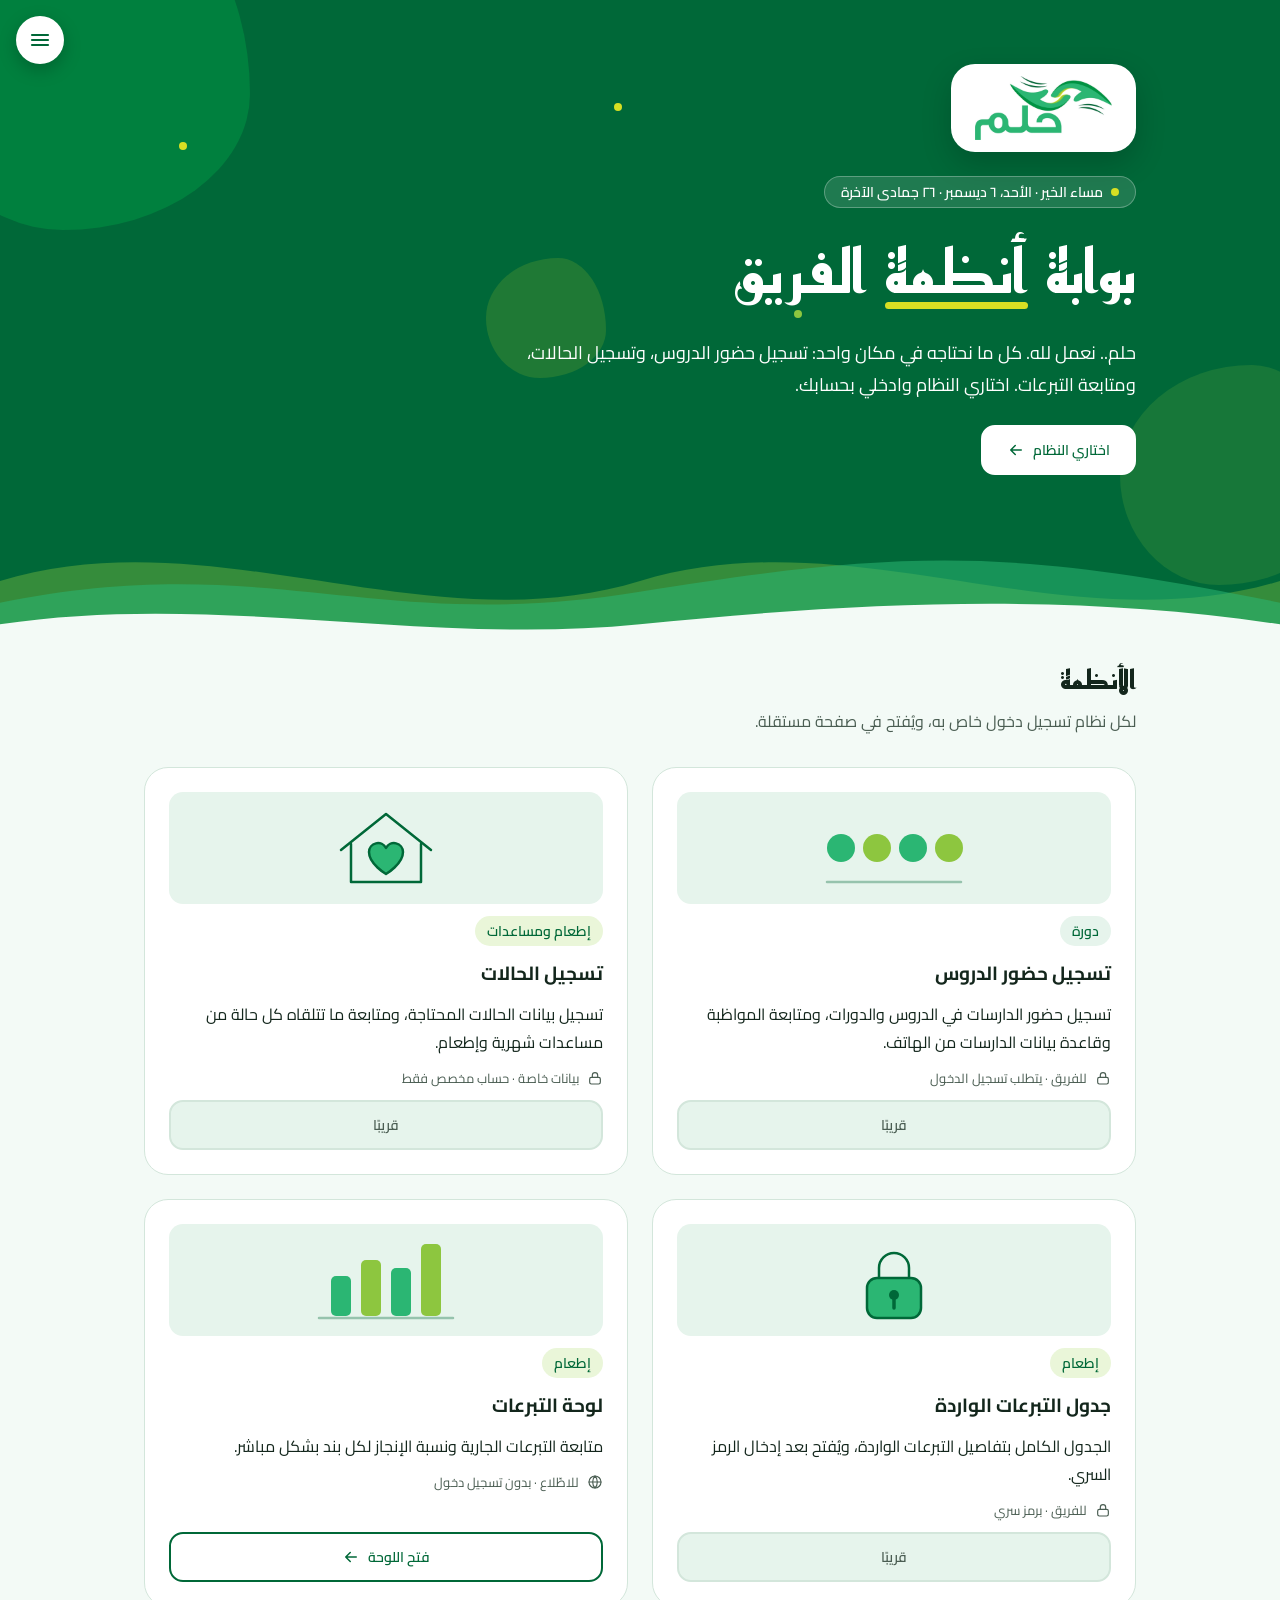
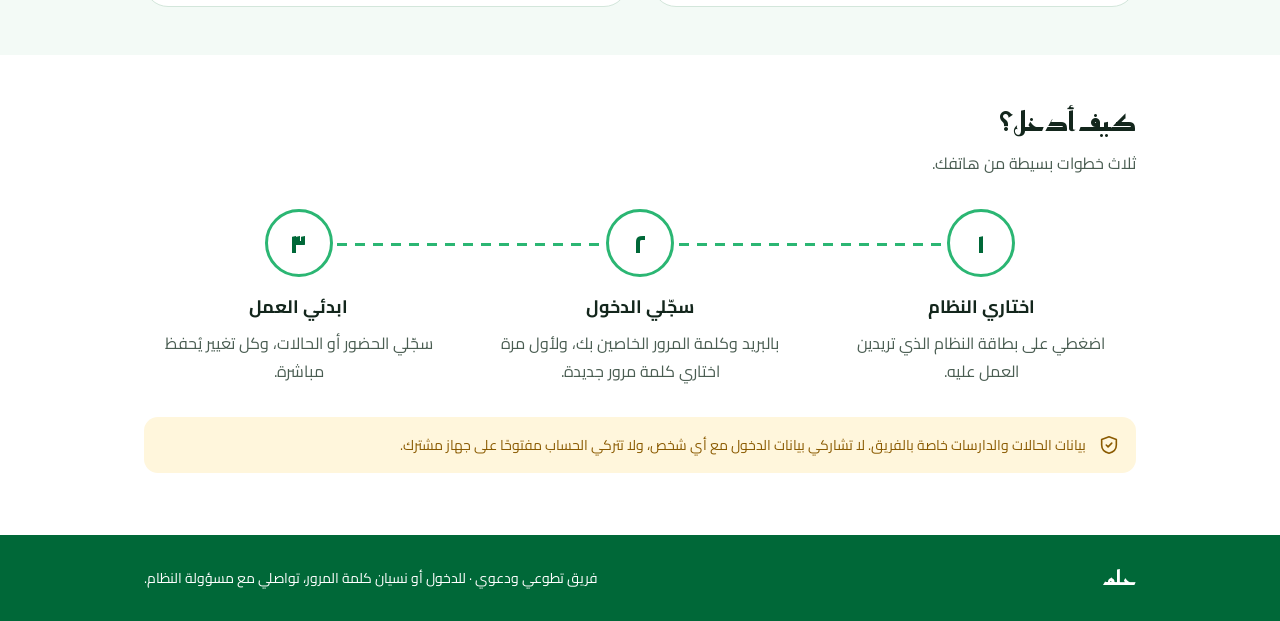
==== index.html @ 09381c46 "Phase 1: repo structure, Supabase schema, auth and RLS tests - profiles + system_access with securit" ====
<!DOCTYPE html>
<html lang="ar" dir="rtl">
<head>
<meta charset="utf-8">
<meta name="viewport" content="width=device-width, initial-scale=1">
<title>بوابة أنظمة حلم</title>
<meta name="description" content="بوابة فريق حلم: تسجيل حضور الدروس، تسجيل الحالات، ولوحة التبرعات في مكان واحد.">
<meta name="robots" content="noindex, nofollow">
<meta name="theme-color" content="#006838">
<link rel="manifest" href="manifest.webmanifest">
<link rel="icon" type="image/png" sizes="192x192" href="icon-192.png">
<link rel="apple-touch-icon" href="apple-touch-icon.png">
<meta name="mobile-web-app-capable" content="yes">
<meta name="apple-mobile-web-app-capable" content="yes">
<meta name="apple-mobile-web-app-title" content="حلم">
<meta name="apple-mobile-web-app-status-bar-style" content="default">
<link rel="preconnect" href="https://fonts.googleapis.com">
<link rel="preconnect" href="https://fonts.gstatic.com" crossorigin>
<link href="https://fonts.googleapis.com/css2?family=Reem+Kufi:wght@500;700&family=Cairo:wght@400;600;700&display=swap" rel="stylesheet">
<style>
:root{
  --brand-green:#2bb673; --brand-deep:#009444; --brand-forest:#006838; --brand-forest-hover:#004d29;
  --accent-lime:#8dc63f; --accent-yellow:#d7df23;
  --surface:#ffffff; --surface-mint:#f3faf6; --surface-sunken:#e6f4ec; --surface-lime:#eaf6d9;
  --ink:#13261c; --ink-muted:#4a5d52; --on-brand:#ffffff;
  --border:#d3e6db; --focus-ring:#006838;
  --warning:#8a5a00; --warning-surface:#fff6dc;
  --space-1:4px; --space-2:8px; --space-3:12px; --space-4:16px; --space-6:24px; --space-8:32px; --space-12:48px; --space-16:64px;
  --radius-sm:8px; --radius-md:14px; --radius-lg:24px; --radius-pill:999px;
  --shadow-raised:0 10px 30px rgba(0,104,56,.16);
  --f-display:"Reem Kufi","Cairo",system-ui,sans-serif;
  --f-sans:"Cairo","Segoe UI",Tahoma,system-ui,sans-serif;
  --ease:cubic-bezier(.22,.7,.2,1);
}
*{box-sizing:border-box}
html{-webkit-text-size-adjust:100%;scroll-behavior:smooth}
body{margin:0;background:var(--surface);color:var(--ink);font-family:var(--f-sans);font-size:16px;line-height:1.75;overflow-x:hidden}
a{color:var(--brand-forest)}
:focus-visible{outline:2px solid var(--focus-ring);outline-offset:2px}
.wrap{max-width:1040px;margin:0 auto;padding-inline:var(--space-4);position:relative}

/* ---------- hero ---------- */
.hero{position:relative;background:var(--brand-forest);color:var(--on-brand);padding:var(--space-12) 0 150px;overflow:hidden;isolation:isolate}
.hero .wrap{display:flex;flex-direction:column;align-items:flex-start;gap:var(--space-6);z-index:2}
.blob{position:absolute;border-radius:60% 40% 55% 45% / 50% 60% 40% 50%;z-index:0;pointer-events:none}
.b1{width:340px;height:340px;background:var(--brand-deep);opacity:.55;top:-110px;left:-90px;animation:drift 16s ease-in-out infinite}
.b2{width:220px;height:220px;background:var(--accent-lime);opacity:.16;bottom:60px;right:-60px;animation:drift 20s ease-in-out infinite reverse}
.b3{width:120px;height:120px;background:var(--accent-yellow);opacity:.14;top:40%;left:38%;animation:drift 24s ease-in-out infinite}
.spark-dot{position:absolute;width:8px;height:8px;border-radius:50%;background:var(--accent-yellow);z-index:1;pointer-events:none;animation:twinkle 4s ease-in-out infinite}
.sd1{top:22%;left:14%}.sd2{top:48%;left:62%;animation-delay:1.2s;background:var(--accent-lime)}.sd3{top:16%;left:48%;animation-delay:2.4s}
@keyframes drift{0%,100%{transform:translate(0,0) rotate(0)}50%{transform:translate(26px,-22px) rotate(14deg)}}
@keyframes twinkle{0%,100%{opacity:.15;transform:scale(.7)}50%{opacity:.9;transform:scale(1.25)}}

.waves{position:absolute;inset-inline:0;bottom:-1px;height:130px;z-index:1;pointer-events:none}
.waves svg{position:absolute;bottom:0;left:0;width:200%;height:100%}
.w1{animation:flow 26s linear infinite}.w2{animation:flow 18s linear infinite reverse}.w3{animation:flow 34s linear infinite}
@keyframes flow{to{transform:translateX(-50%)}}

.logo-panel{background:var(--surface);border-radius:var(--radius-lg);padding:var(--space-3) var(--space-6);display:inline-flex;align-items:center;box-shadow:0 12px 30px rgba(0,0,0,.18);animation:floaty 7s ease-in-out infinite}
.logo-panel img{display:block;height:64px;width:auto}
@keyframes floaty{0%,100%{transform:translateY(0)}50%{transform:translateY(-6px)}}

.chip{display:inline-flex;align-items:center;gap:var(--space-2);background:rgba(255,255,255,.12);border:1px solid rgba(255,255,255,.28);border-radius:var(--radius-pill);padding:var(--space-1) var(--space-4);font-size:14px;line-height:22px;font-weight:600}
.chip i{width:8px;height:8px;border-radius:50%;background:var(--accent-yellow);display:inline-block;animation:twinkle 2.6s ease-in-out infinite}
.hero h1{font-family:var(--f-display);font-weight:700;font-size:clamp(38px,9vw,60px);line-height:1.35;margin:0;display:flex;flex-wrap:wrap;gap:0 .3em}
.hero h1 .w{display:inline-block;opacity:0;transform:translateY(.6em);animation:rise .8s var(--ease) forwards}
.hero h1 .w:nth-child(2){animation-delay:.12s}.hero h1 .w:nth-child(3){animation-delay:.24s}
.spark{position:relative}
.spark::after{content:"";position:absolute;inset-inline:0;bottom:4px;height:7px;background:var(--accent-yellow);border-radius:4px;transform:scaleX(0);transform-origin:right;animation:draw .9s .8s var(--ease) forwards;z-index:-1}
@keyframes draw{to{transform:scaleX(1)}}
@keyframes rise{to{opacity:1;transform:none}}
.hero .lead{font-size:18px;line-height:32px;max-width:34em;margin:0;opacity:0;animation:rise .8s .45s var(--ease) forwards}
.hero .chip,.hero .logo-panel-wrap,.hero .cta{opacity:0;animation:rise .8s var(--ease) forwards}
.hero .chip{animation-delay:.05s}.hero .cta{animation-delay:.6s}

.btn{display:inline-flex;align-items:center;justify-content:center;gap:var(--space-2);font-family:var(--f-sans);font-weight:600;font-size:14px;line-height:22px;padding:var(--space-3) var(--space-6);border-radius:var(--radius-md);text-decoration:none;cursor:pointer;border:2px solid transparent;transition:background-color .18s ease-out,border-color .18s ease-out,color .18s ease-out;min-height:44px}
.btn svg{width:18px;height:18px;flex:none;transition:transform .2s ease-out}
.btn:hover svg.arrow{transform:translateX(-4px)}
.btn-primary{background:var(--surface);color:var(--brand-forest);border-color:var(--surface)}
.btn-primary:hover{background:var(--surface-sunken);border-color:var(--surface-sunken)}
.btn-primary:focus-visible{outline-color:var(--on-brand)}
.btn-secondary{background:var(--surface);color:var(--brand-forest);border-color:var(--brand-forest)}
.btn-secondary:hover{background:var(--brand-forest);color:var(--on-brand)}
.btn[aria-disabled="true"]{background:var(--surface-sunken);color:var(--ink-muted);border-color:var(--border);cursor:not-allowed;pointer-events:none}
.btn[aria-disabled="true"] svg{display:none}

/* ---------- sections ---------- */
.band{padding:var(--space-12) 0}
.band-mint{background:var(--surface-mint)}
.section-title{font-size:26px;line-height:38px;font-weight:700;margin:0 0 var(--space-2);font-family:var(--f-display)}
.section-sub{margin:0 0 var(--space-8);color:var(--ink-muted)}
.grid{display:grid;gap:var(--space-6);grid-template-columns:1fr}
@media(min-width:760px){.grid{grid-template-columns:repeat(2,1fr)}}

.reveal{opacity:0;transform:translateY(28px);transition:opacity .7s var(--ease),transform .7s var(--ease)}
.reveal.in{opacity:1;transform:none}
.grid .reveal:nth-child(2){transition-delay:.12s}.grid .reveal:nth-child(3){transition-delay:.2s}.grid .reveal:nth-child(4){transition-delay:.3s}

/* ---------- cards ---------- */
.card{position:relative;background:var(--surface);border:1px solid var(--border);border-radius:var(--radius-lg);padding:var(--space-6);display:flex;flex-direction:column;gap:var(--space-3);overflow:hidden;transition:box-shadow .2s ease-out,border-color .2s ease-out,transform .25s var(--ease)}
.card::before{content:"";position:absolute;inset:0;background:radial-gradient(260px circle at var(--mx,50%) var(--my,0%),rgba(141,198,63,.22),transparent 70%);opacity:0;transition:opacity .25s;pointer-events:none}
.card:hover{box-shadow:var(--shadow-raised);border-color:var(--brand-deep);transform:translateY(-6px)}
.card:hover::before{opacity:1}
.card > *{position:relative}
.art{height:112px;border-radius:var(--radius-md);background:var(--surface-sunken);display:grid;place-items:center;overflow:hidden}
.art svg{width:150px;height:96px;overflow:visible}
.card-top{display:flex;align-items:center;justify-content:space-between;gap:var(--space-3)}
.badge{font-size:14px;line-height:22px;font-weight:600;padding:var(--space-1) var(--space-3);border-radius:var(--radius-pill);background:var(--surface-sunken);color:var(--brand-forest)}
.badge.lime{background:var(--surface-lime)}
.card h3{font-size:19px;line-height:30px;font-weight:700;margin:0}
.card p{margin:0}
.card-body{display:flex;flex-direction:column;gap:var(--space-3);flex:1}
.meta{font-size:13px;line-height:20px;color:var(--ink-muted);display:flex;align-items:center;gap:var(--space-2)}
.meta svg{width:16px;height:16px;flex:none}
.card .btn{margin-top:auto}

/* card illustrations (calm loops) */
.stk{fill:none;stroke:var(--brand-forest);stroke-width:2.5;stroke-linecap:round;stroke-linejoin:round}
.fillg{fill:var(--brand-green)}.filll{fill:var(--accent-lime)}
.chk{stroke-dasharray:22;stroke-dashoffset:22;animation:tick 7s ease-in-out infinite}
.chk.c2{animation-delay:.6s}.chk.c3{animation-delay:1.2s}.chk.c4{animation-delay:1.8s}
@keyframes tick{0%,6%{stroke-dashoffset:22}18%,80%{stroke-dashoffset:0}92%,100%{stroke-dashoffset:22}}
.stu{transform-box:fill-box;transform-origin:center;animation:pop 7s ease-in-out infinite}
.stu.c2{animation-delay:.6s}.stu.c3{animation-delay:1.2s}.stu.c4{animation-delay:1.8s}
@keyframes pop{0%,6%{transform:scale(1)}12%{transform:scale(1.12)}18%,100%{transform:scale(1)}}
.heart{transform-box:fill-box;transform-origin:center;animation:beat 3.2s ease-in-out infinite}
@keyframes beat{0%,100%{transform:scale(1)}20%{transform:scale(1.14)}40%{transform:scale(1)}}
.ring{transform-box:fill-box;transform-origin:center;fill:none;stroke:var(--brand-green);stroke-width:2;opacity:0;animation:ripple 3.2s ease-out infinite}
@keyframes ripple{0%{transform:scale(.6);opacity:.7}100%{transform:scale(2);opacity:0}}
.bar{transform-box:fill-box;transform-origin:bottom;animation:grow 6s ease-in-out infinite}
.bar.r2{animation-delay:.25s}.bar.r3{animation-delay:.5s}.bar.r4{animation-delay:.75s}
@keyframes grow{0%{transform:scaleY(.15)}25%,85%{transform:scaleY(1)}100%{transform:scaleY(.15)}}
.trend{stroke-dasharray:140;stroke-dashoffset:140;animation:trend 6s ease-in-out infinite}
@keyframes trend{0%,15%{stroke-dashoffset:140}45%,85%{stroke-dashoffset:0}100%{stroke-dashoffset:140}}


.btn-forest{background:var(--brand-forest);color:var(--on-brand);border-color:var(--brand-forest)}
.btn-forest:hover{background:var(--brand-forest-hover);border-color:var(--brand-forest-hover)}
.shackle{transform-box:fill-box;transform-origin:center;animation:unlock 6s ease-in-out infinite}
@keyframes unlock{0%,55%{transform:translateY(0)}68%,86%{transform:translateY(-6px)}100%{transform:translateY(0)}}
.keyhole{transform-box:fill-box;transform-origin:center;animation:beat 3.2s ease-in-out infinite}
.modal{position:fixed;inset:0;z-index:60;display:grid;place-items:center;padding:var(--space-4);background:rgba(19,38,28,.55)}
.modal[hidden]{display:none}
.modal-box{background:var(--surface);border-radius:var(--radius-lg);padding:var(--space-6);width:100%;max-width:400px;box-shadow:var(--shadow-raised);animation:rise .35s var(--ease)}
.modal-box h2{font-family:var(--f-display);font-size:24px;line-height:36px;margin:0 0 var(--space-2)}
.modal-box p{margin:0 0 var(--space-4);color:var(--ink-muted)}
.modal-box label{display:block;font-weight:600;font-size:14px;line-height:22px;margin-bottom:var(--space-2)}
.modal-box input{width:100%;font-family:var(--f-sans);font-size:22px;letter-spacing:.35em;text-align:center;padding:var(--space-3);border:2px solid #5f7d6c;border-radius:var(--radius-sm);background:var(--surface);color:var(--ink);direction:ltr}
.modal-box input:focus-visible{outline:2px solid var(--focus-ring);outline-offset:2px}
.pin-err{min-height:24px;margin:var(--space-2) 0 var(--space-4)!important;font-size:14px;line-height:24px;color:#b42318}
.pin-err.show{background:#fdecea;border-radius:var(--radius-sm);padding:0 var(--space-3)}
.modal-actions{display:flex;gap:var(--space-3);flex-wrap:wrap}
.modal-actions .btn{flex:1}
.shake{animation:shake .4s}
@keyframes shake{0%,100%{transform:none}25%{transform:translateX(-8px)}75%{transform:translateX(8px)}}


/* ---------- قائمة الأنظمة (الثلاث شرطات) ---------- */
.menu-btn{position:fixed;top:16px;left:16px;z-index:43;width:48px;height:48px;border-radius:50%;border:0;background:var(--surface);color:var(--brand-forest);box-shadow:0 6px 18px rgba(0,0,0,.22);display:grid;place-items:center;cursor:pointer;transition:background-color .18s ease-out,transform .2s ease-out}
.menu-btn:hover{background:var(--surface-sunken);transform:scale(1.06)}
.menu-btn svg{width:24px;height:24px;overflow:visible}
.menu-btn line{stroke:currentColor;stroke-width:2.2;stroke-linecap:round;transform-box:fill-box;transform-origin:center;transition:transform .25s var(--ease),opacity .2s}
.menu-btn[aria-expanded="true"] .l1{transform:translateY(5px) rotate(45deg)}
.menu-btn[aria-expanded="true"] .l2{opacity:0}
.menu-btn[aria-expanded="true"] .l3{transform:translateY(-5px) rotate(-45deg)}
.scrim{position:fixed;inset:0;z-index:40;background:rgba(19,38,28,.45);opacity:0;pointer-events:none;transition:opacity .25s}
.scrim.show{opacity:1;pointer-events:auto}
.drawer{position:fixed;top:0;bottom:0;left:0;z-index:42;width:min(340px,88vw);background:var(--surface);border-radius:0 var(--radius-lg) var(--radius-lg) 0;box-shadow:var(--shadow-raised);padding:76px var(--space-4) var(--space-6);display:flex;flex-direction:column;gap:var(--space-4);overflow-y:auto;visibility:hidden;transform:translateX(-104%);transition:transform .32s var(--ease),visibility 0s .32s}
.drawer.open{visibility:visible;transform:none;transition:transform .32s var(--ease)}
.drawer h2{font-family:var(--f-display);font-size:24px;line-height:36px;margin:0;padding-inline:var(--space-2)}
.drawer ul{list-style:none;margin:0;padding:0;display:flex;flex-direction:column;gap:var(--space-1)}
.mi{display:flex;align-items:center;gap:var(--space-3);padding:var(--space-3);border-radius:var(--radius-md);text-decoration:none;color:var(--ink);transition:background-color .18s ease-out;opacity:0;transform:translateX(-14px)}
.drawer.open .mi{opacity:1;transform:none;transition:background-color .18s ease-out,opacity .4s var(--ease),transform .4s var(--ease)}
.drawer.open li:nth-child(1) .mi{transition-delay:0s,.08s,.08s}.drawer.open li:nth-child(2) .mi{transition-delay:0s,.14s,.14s}.drawer.open li:nth-child(3) .mi{transition-delay:0s,.2s,.2s}.drawer.open li:nth-child(4) .mi{transition-delay:0s,.26s,.26s}.drawer.open li:nth-child(5) .mi{transition-delay:0s,.32s,.32s}
.mi:hover{background:var(--surface-sunken)}
.mi.cur{background:var(--surface-mint)}
.mi .ic{width:42px;height:42px;border-radius:50%;background:var(--surface-sunken);color:var(--brand-forest);display:grid;place-items:center;flex:none}
.mi .ic svg{width:22px;height:22px}
.mi b{display:block;font-size:16px;line-height:24px}
.mi small{display:block;font-size:13px;line-height:20px;color:var(--ink-muted)}
.mi .soon{margin-inline-start:auto;font-size:12px;font-weight:600;padding:2px 10px;border-radius:var(--radius-pill);background:var(--surface-sunken);color:var(--ink-muted)}
.mi[aria-disabled="true"]{cursor:not-allowed}
.mi[aria-disabled="true"] .ic{opacity:.6}

/* ---------- steps ---------- */
.steps{display:grid;gap:var(--space-6);grid-template-columns:1fr;position:relative;counter-reset:s}
@media(min-width:760px){.steps{grid-template-columns:repeat(3,1fr);gap:var(--space-8)}
 .steps::before{content:"";position:absolute;top:34px;inset-inline:16%;height:3px;border-radius:3px;background:repeating-linear-gradient(to left,var(--brand-green) 0 10px,transparent 10px 18px);transform:scaleX(0);transform-origin:right;transition:transform 1.4s .3s var(--ease)}
 .steps.in::before{transform:scaleX(1)}}
.step{display:flex;flex-direction:column;align-items:center;text-align:center;gap:var(--space-2);position:relative}
.num{width:68px;height:68px;border-radius:50%;background:var(--surface);border:3px solid var(--brand-green);display:grid;place-items:center;font-family:var(--f-display);font-weight:700;font-size:28px;color:var(--brand-forest);position:relative;z-index:1}
.step:nth-child(1) .num{animation:glow 4.5s 0s infinite}.step:nth-child(2) .num{animation:glow 4.5s 1.5s infinite}.step:nth-child(3) .num{animation:glow 4.5s 3s infinite}
@keyframes glow{0%,100%{box-shadow:0 0 0 0 rgba(43,182,115,0)}15%{box-shadow:0 0 0 12px rgba(43,182,115,.22)}35%{box-shadow:0 0 0 0 rgba(43,182,115,0)}}
.step h3{margin:var(--space-2) 0 0;font-size:18px;line-height:28px}
.step p{margin:0;color:var(--ink-muted);max-width:18em}

.note{display:flex;gap:var(--space-3);align-items:flex-start;background:var(--warning-surface);color:var(--warning);border-radius:var(--radius-md);padding:var(--space-4);font-size:14px;line-height:24px;margin-top:var(--space-8)}
.note svg{width:22px;height:22px;flex:none;margin-top:1px}

footer{background:var(--brand-forest);color:var(--on-brand);padding:var(--space-8) 0;font-size:14px;line-height:22px}
footer .wrap{display:flex;flex-wrap:wrap;gap:var(--space-3);justify-content:space-between;align-items:center}
footer b{font-family:var(--f-display);font-size:20px}

@media(min-width:760px){.hero{padding:var(--space-16) 0 170px}.wrap{padding-inline:var(--space-6)}}
@media(prefers-reduced-motion:reduce){
  *,*::before,*::after{animation:none!important;transition:none!important}
  .reveal,.hero h1 .w,.hero .lead,.hero .chip,.hero .cta,.hero .logo-panel-wrap{opacity:1!important;transform:none!important}
  .spark::after{transform:scaleX(1)} .steps::before{transform:scaleX(1)}
  .chk{stroke-dashoffset:0}.bar{transform:none}.trend{stroke-dashoffset:0}
}
</style>
</head>
<body>

<button class="menu-btn" id="menuBtn" type="button" aria-label="قائمة الأنظمة" aria-expanded="false" aria-controls="drawer">
  <svg viewBox="0 0 24 24" aria-hidden="true"><line class="l1" x1="4" y1="7" x2="20" y2="7"/><line class="l2" x1="4" y1="12" x2="20" y2="12"/><line class="l3" x1="4" y1="17" x2="20" y2="17"/></svg>
</button>
<div class="scrim" id="scrim"></div>
<nav class="drawer" id="drawer" aria-label="قائمة الأنظمة">
  <h2>أنظمة حلم</h2>
  <ul>
    <li><a class="mi cur" href="#" data-m="home"><span class="ic"><svg viewBox="0 0 24 24" fill="none" stroke="currentColor" stroke-width="1.75" stroke-linecap="round" stroke-linejoin="round" aria-hidden="true"><path d="M4 11l8-7 8 7v8a2 2 0 0 1-2 2H6a2 2 0 0 1-2-2z"/><path d="M10 21v-6h4v6"/></svg></span><span><b>الصفحة الرئيسية</b><small>كل الأنظمة</small></span></a></li>
    <li><a class="mi" href="#" data-m="attendance"><span class="ic"><svg viewBox="0 0 24 24" fill="none" stroke="currentColor" stroke-width="1.75" stroke-linecap="round" stroke-linejoin="round" aria-hidden="true"><rect x="3" y="4.5" width="18" height="16" rx="3"/><path d="M8 2.5v4M16 2.5v4M3 10h18M9 15l2 2 4-4"/></svg></span><span><b>تسجيل حضور الدروس</b><small>للفريق · بتسجيل دخول</small></span></a></li>
    <li><a class="mi" href="#" data-m="cases"><span class="ic"><svg viewBox="0 0 24 24" fill="none" stroke="currentColor" stroke-width="1.75" stroke-linecap="round" stroke-linejoin="round" aria-hidden="true"><path d="M4 11l8-7 8 7"/><path d="M6 10v9h12v-9"/><path d="M12 17s-3-1.8-3-4a1.7 1.7 0 0 1 3-1 1.7 1.7 0 0 1 3 1c0 2.2-3 4-3 4z"/></svg></span><span><b>تسجيل الحالات</b><small>بيانات خاصة · بتسجيل دخول</small></span></a></li>
    <li><a class="mi" href="#" data-m="donations"><span class="ic"><svg viewBox="0 0 24 24" fill="none" stroke="currentColor" stroke-width="1.75" stroke-linecap="round" stroke-linejoin="round" aria-hidden="true"><rect x="4" y="11" width="16" height="10" rx="2.5"/><path d="M8 11V8a4 4 0 0 1 8 0v3"/></svg></span><span><b>جدول التبرعات الواردة</b><small>برمز سري</small></span></a></li>
    <li><a class="mi" href="#" data-m="dashboard" target="_blank" rel="noopener"><span class="ic"><svg viewBox="0 0 24 24" fill="none" stroke="currentColor" stroke-width="1.75" stroke-linecap="round" stroke-linejoin="round" aria-hidden="true"><path d="M4 20V10M10 20V4M16 20v-7M22 20H2"/></svg></span><span><b>لوحة التبرعات</b><small>للاطّلاع مباشرة</small></span></a></li>
  </ul>
</nav>

<header class="hero">
  <span class="blob b1"></span><span class="blob b2"></span><span class="blob b3"></span>
  <span class="spark-dot sd1"></span><span class="spark-dot sd2"></span><span class="spark-dot sd3"></span>

  <div class="wrap">
    <div class="logo-panel-wrap"><div class="logo-panel"><img src="[data-uri]" alt="حلم" width="137" height="64"></div></div>
    <span class="chip"><i></i><span id="greet">أهلًا بك</span></span>
    <h1><span class="w">بوابة</span><span class="w spark">أنظمة</span><span class="w">الفريق</span></h1>
    <p class="lead">حلم.. نعمل لله. كل ما نحتاجه في مكان واحد: تسجيل حضور الدروس، وتسجيل الحالات، ومتابعة التبرعات. اختاري النظام وادخلي بحسابك.</p>
    <a class="btn btn-primary cta" href="#systems">اختاري النظام
      <svg class="arrow" viewBox="0 0 24 24" fill="none" stroke="currentColor" stroke-width="2" stroke-linecap="round" stroke-linejoin="round" aria-hidden="true"><path d="M19 12H5M11 6l-6 6 6 6"/></svg></a>
  </div>

  <div class="waves" aria-hidden="true">
    <svg class="w1" viewBox="0 0 2880 120" preserveAspectRatio="none"><path fill="#8dc63f" fill-opacity=".38" d="M0 60C240 0 480 120 720 60S1200 120 1440 60S1920 120 2160 60S2640 120 2880 60V120H0Z"/></svg>
    <svg class="w2" viewBox="0 0 2880 120" preserveAspectRatio="none"><path fill="#2bb673" fill-opacity=".55" d="M0 80C300 30 420 110 720 70S1140 30 1440 80S1740 110 2160 70S2580 30 2880 80V120H0Z"/></svg>
    <svg class="w3" viewBox="0 0 2880 120" preserveAspectRatio="none"><path fill="#f3faf6" d="M0 100C240 70 480 120 720 100S1200 70 1440 100S1920 120 2160 100S2640 70 2880 100V120H0Z"/></svg>
  </div>
</header>

<main>
  <section class="band band-mint" id="systems" aria-labelledby="systems-title" style="padding-top:var(--space-4)">
    <div class="wrap">
      <h2 class="section-title reveal" id="systems-title">الأنظمة</h2>
      <p class="section-sub reveal">لكل نظام تسجيل دخول خاص به، ويُفتح في صفحة مستقلة.</p>

      <div class="grid">
        <!-- 1: حضور الدروس -->
        <article class="card reveal">
          <div class="art" aria-hidden="true">
            <svg viewBox="0 0 150 96">
              <g class="stu"><circle class="fillg" cx="22" cy="48" r="14"/></g>
              <g class="stu c2"><circle class="filll" cx="58" cy="48" r="14"/></g>
              <g class="stu c3"><circle class="fillg" cx="94" cy="48" r="14"/></g>
              <g class="stu c4"><circle class="filll" cx="130" cy="48" r="14"/></g>
              <path class="stk chk" d="M16 48l5 5 9-10"/><path class="stk chk c2" d="M52 48l5 5 9-10"/><path class="stk chk c3" d="M88 48l5 5 9-10"/><path class="stk chk c4" d="M124 48l5 5 9-10"/>
              <path class="stk" d="M8 82h134" opacity=".35"/>
            </svg>
          </div>
          <div class="card-top"><span class="badge">دورة</span></div>
          <div class="card-body">
            <h3>تسجيل حضور الدروس</h3>
            <p>تسجيل حضور الدارسات في الدروس والدورات، ومتابعة المواظبة وقاعدة بيانات الدارسات من الهاتف.</p>
            <div class="meta"><svg viewBox="0 0 24 24" fill="none" stroke="currentColor" stroke-width="1.75" stroke-linecap="round" stroke-linejoin="round" aria-hidden="true"><rect x="4" y="11" width="16" height="10" rx="2.5"/><path d="M8 11V8a4 4 0 0 1 8 0v3"/></svg><span>للفريق · يتطلب تسجيل الدخول</span></div>
          </div>
          <a class="btn btn-secondary" data-system="attendance" href="#"><span class="lbl">الدخول إلى النظام</span><svg class="arrow" viewBox="0 0 24 24" fill="none" stroke="currentColor" stroke-width="2" stroke-linecap="round" stroke-linejoin="round" aria-hidden="true"><path d="M19 12H5M11 6l-6 6 6 6"/></svg></a>
        </article>

        <!-- 2: الحالات -->
        <article class="card reveal">
          <div class="art" aria-hidden="true">
            <svg viewBox="0 0 150 96">
              <circle class="ring" cx="75" cy="52" r="16"/><circle class="ring" cx="75" cy="52" r="16" style="animation-delay:1.6s"/>
              <path class="stk" d="M30 50L75 14l45 36"/><path class="stk" d="M40 44v38h70V44"/>
              <g class="heart"><path class="fillg" stroke="var(--brand-forest)" stroke-width="2.5" stroke-linejoin="round" d="M75 74s-17-10-17-22a9 9 0 0 1 17-4 9 9 0 0 1 17 4c0 12-17 22-17 22z"/></g>
            </svg>
          </div>
          <div class="card-top"><span class="badge lime">إطعام ومساعدات</span></div>
          <div class="card-body">
            <h3>تسجيل الحالات</h3>
            <p>تسجيل بيانات الحالات المحتاجة، ومتابعة ما تتلقاه كل حالة من مساعدات شهرية وإطعام.</p>
            <div class="meta"><svg viewBox="0 0 24 24" fill="none" stroke="currentColor" stroke-width="1.75" stroke-linecap="round" stroke-linejoin="round" aria-hidden="true"><rect x="4" y="11" width="16" height="10" rx="2.5"/><path d="M8 11V8a4 4 0 0 1 8 0v3"/></svg><span>بيانات خاصة · حساب مخصص فقط</span></div>
          </div>
          <a class="btn btn-secondary" data-system="cases" href="#"><span class="lbl">الدخول إلى النظام</span><svg class="arrow" viewBox="0 0 24 24" fill="none" stroke="currentColor" stroke-width="2" stroke-linecap="round" stroke-linejoin="round" aria-hidden="true"><path d="M19 12H5M11 6l-6 6 6 6"/></svg></a>
        </article>


        <!-- 3: جدول التبرعات الواردة (برمز سري) -->
        <article class="card reveal">
          <div class="art" aria-hidden="true">
            <svg viewBox="0 0 150 96">
              <g class="shackle"><path class="stk" d="M60 46V36a15 15 0 0 1 30 0v10"/></g>
              <rect class="fillg" x="48" y="46" width="54" height="40" rx="10" stroke="var(--brand-forest)" stroke-width="2.5"/>
              <g class="keyhole"><circle cx="75" cy="63" r="5" fill="var(--brand-forest)"/><path d="M75 66v10" stroke="var(--brand-forest)" stroke-width="3.5" stroke-linecap="round"/></g>
            </svg>
          </div>
          <div class="card-top"><span class="badge lime">إطعام</span></div>
          <div class="card-body">
            <h3>جدول التبرعات الواردة</h3>
            <p>الجدول الكامل بتفاصيل التبرعات الواردة، ويُفتح بعد إدخال الرمز السري.</p>
            <div class="meta"><svg viewBox="0 0 24 24" fill="none" stroke="currentColor" stroke-width="1.75" stroke-linecap="round" stroke-linejoin="round" aria-hidden="true"><rect x="4" y="11" width="16" height="10" rx="2.5"/><path d="M8 11V8a4 4 0 0 1 8 0v3"/></svg><span>للفريق · برمز سري</span></div>
          </div>
          <a class="btn btn-secondary" data-system="donations" href="#"><span class="lbl">إدخال الرمز السري</span><svg class="arrow" viewBox="0 0 24 24" fill="none" stroke="currentColor" stroke-width="2" stroke-linecap="round" stroke-linejoin="round" aria-hidden="true"><path d="M19 12H5M11 6l-6 6 6 6"/></svg></a>
        </article>

        <!-- 4: لوحة التبرعات -->
        <article class="card reveal">
          <div class="art" aria-hidden="true">
            <svg viewBox="0 0 150 96">
              <rect class="bar r1 fillg" x="20" y="44" width="20" height="40" rx="5"/>
              <rect class="bar r2 filll" x="50" y="28" width="20" height="56" rx="5"/>
              <rect class="bar r3 fillg" x="80" y="36" width="20" height="48" rx="5"/>
              <rect class="bar r4 filll" x="110" y="12" width="20" height="72" rx="5"/>
              <path class="stk trend" d="M12 56L45 40l30 8 55-34"/>
              <path class="stk" d="M8 86h134" opacity=".35"/>
            </svg>
          </div>
          <div class="card-top"><span class="badge lime">إطعام</span></div>
          <div class="card-body">
            <h3>لوحة التبرعات</h3>
            <p>متابعة التبرعات الجارية ونسبة الإنجاز لكل بند بشكل مباشر.</p>
            <div class="meta"><svg viewBox="0 0 24 24" fill="none" stroke="currentColor" stroke-width="1.75" stroke-linecap="round" stroke-linejoin="round" aria-hidden="true"><circle cx="12" cy="12" r="9"/><path d="M3 12h18M12 3c2.500 2.500 3.500 5.500 3.500 9S14.500 18.500 12 21M12 3C9.500 5.500 8.500 8.500 8.500 12S9.500 18.500 12 21"/></svg><span>للاطّلاع · بدون تسجيل دخول</span></div>
          </div>
          <a class="btn btn-secondary" data-system="dashboard" href="#" target="_blank" rel="noopener"><span class="lbl">فتح اللوحة</span><svg class="arrow" viewBox="0 0 24 24" fill="none" stroke="currentColor" stroke-width="2" stroke-linecap="round" stroke-linejoin="round" aria-hidden="true"><path d="M19 12H5M11 6l-6 6 6 6"/></svg></a>
        </article>
      </div>
    </div>
  </section>

  <section class="band" aria-labelledby="how-title">
    <div class="wrap">
      <h2 class="section-title reveal" id="how-title">كيف أدخل؟</h2>
      <p class="section-sub reveal">ثلاث خطوات بسيطة من هاتفك.</p>
      <div class="steps reveal" id="steps">
        <div class="step"><span class="num">١</span><h3>اختاري النظام</h3><p>اضغطي على بطاقة النظام الذي تريدين العمل عليه.</p></div>
        <div class="step"><span class="num">٢</span><h3>سجّلي الدخول</h3><p>بالبريد وكلمة المرور الخاصين بك، ولأول مرة اختاري كلمة مرور جديدة.</p></div>
        <div class="step"><span class="num">٣</span><h3>ابدئي العمل</h3><p>سجّلي الحضور أو الحالات، وكل تغيير يُحفظ مباشرة.</p></div>
      </div>

      <p class="note reveal" role="note">
        <svg viewBox="0 0 24 24" fill="none" stroke="currentColor" stroke-width="1.75" stroke-linecap="round" stroke-linejoin="round" aria-hidden="true"><path d="M12 3l8 3v6c0 4.500-3.200 7.800-8 9-4.800-1.200-8-4.500-8-9V6l8-3z"/><path d="M9 12l2 2 4-4"/></svg>
        <span>بيانات الحالات والدارسات خاصة بالفريق. لا تشاركي بيانات الدخول مع أي شخص، ولا تتركي الحساب مفتوحًا على جهاز مشترك.</span>
      </p>
    </div>
  </section>
</main>


<div class="modal" id="pinModal" hidden role="dialog" aria-modal="true" aria-labelledby="pinTitle">
  <div class="modal-box" id="pinBox">
    <h2 id="pinTitle">أدخلي الرمز السري</h2>
    <p>جدول التبرعات الواردة خاص بالفريق.</p>
    <form id="pinForm" autocomplete="off">
      <label for="pin">الرمز السري</label>
      <input id="pin" name="pin" type="password" inputmode="numeric" autocomplete="off" autocapitalize="off" spellcheck="false" required>
      <p class="pin-err" id="pinErr" role="alert"></p>
      <div class="modal-actions">
        <button type="submit" class="btn btn-forest" id="pinGo">فتح الجدول</button>
        <button type="button" class="btn btn-secondary" id="pinCancel">إلغاء</button>
      </div>
    </form>
  </div>
</div>

<footer>
  <div class="wrap">
    <b>حلم</b>
    <span>فريق تطوعي ودعوي · للدخول أو نسيان كلمة المرور، تواصلي مع مسؤولة النظام.</span>
  </div>
</footer>

<script>
/* ضعي روابط الأنظمة هنا بعد نشرها. أي رابط فارغ يظهر زره "قريبًا". */
var LINKS = {
  attendance: "",   /* رابط نظام تسجيل حضور الدروس */
  cases: "",        /* رابط نظام تسجيل الحالات */
  dashboard: "https://nourhan-badawy94.github.io/Helm-donations-dashboards/"
};
/* رابط جدول التبرعات الواردة: لا يُكتب هنا صريحًا. ولّديه بواسطة make-lock.html والصقي الناتج بين العلامتين '' */
var DONATIONS_LOCK = '';

document.querySelectorAll("a[data-system]").forEach(function(a){
  if(a.getAttribute("data-system")==="donations") return;
  var url = LINKS[a.getAttribute("data-system")];
  if(url){ a.href = url; }
  else { a.removeAttribute("href"); a.setAttribute("aria-disabled","true"); a.querySelector(".lbl").textContent = "قريبًا"; }
});


/* ---------- بوابة الرمز السري لجدول التبرعات ---------- */
(function(){
  var btn=document.querySelector('a[data-system="donations"]');
  var modal=document.getElementById("pinModal"), box=document.getElementById("pinBox"),
      form=document.getElementById("pinForm"), pin=document.getElementById("pin"),
      err=document.getElementById("pinErr"), go=document.getElementById("pinGo"),
      cancel=document.getElementById("pinCancel");
  if(!DONATIONS_LOCK){ btn.removeAttribute("href"); btn.setAttribute("aria-disabled","true"); btn.querySelector(".lbl").textContent="قريبًا"; return; }
  var fails=0, lockedUntil=0, opener=null, timer=null;
  function b64(s){ var b=atob(s), u=new Uint8Array(b.length); for(var i=0;i<b.length;i++) u[i]=b.charCodeAt(i); return u; }
  async function unlock(p){
    var L=JSON.parse(DONATIONS_LOCK), enc=new TextEncoder();
    var km=await crypto.subtle.importKey("raw",enc.encode(p),"PBKDF2",false,["deriveKey"]);
    var key=await crypto.subtle.deriveKey({name:"PBKDF2",salt:b64(L.s),iterations:L.i,hash:"SHA-256"},km,{name:"AES-GCM",length:256},false,["decrypt"]);
    var pt=await crypto.subtle.decrypt({name:"AES-GCM",iv:b64(L.v)},key,b64(L.c));
    return new TextDecoder().decode(pt);
  }
  function show(msg){ err.textContent=msg; err.classList.toggle("show",!!msg); }
  function open(){ opener=document.activeElement; modal.hidden=false; pin.value=""; show(""); setTimeout(function(){pin.focus()},30); }
  function close(){ modal.hidden=true; if(opener&&opener.focus) opener.focus(); }
  btn.addEventListener("click",function(e){ e.preventDefault(); open(); });
  cancel.addEventListener("click",close);
  modal.addEventListener("mousedown",function(e){ if(e.target===modal) close(); });
  document.addEventListener("keydown",function(e){
    if(modal.hidden) return;
    if(e.key==="Escape") close();
    if(e.key==="Tab"){ var f=[pin,go,cancel].filter(function(x){return !x.disabled});
      var i=f.indexOf(document.activeElement);
      if(e.shiftKey&&i<=0){ e.preventDefault(); f[f.length-1].focus(); }
      else if(!e.shiftKey&&i===f.length-1){ e.preventDefault(); f[0].focus(); } }
  });
  function wait(){
    clearInterval(timer);
    timer=setInterval(function(){
      var s=Math.ceil((lockedUntil-Date.now())/1000);
      if(s<=0){ clearInterval(timer); go.disabled=false; show(""); }
      else show("خطأ: محاولات كثيرة. انتظري "+s+" ثانية ثم أعيدي المحاولة.");
    },250);
  }
  form.addEventListener("submit",async function(e){
    e.preventDefault();
    if(Date.now()<lockedUntil) return;
    var v=pin.value.trim(); if(!v) return;
    go.disabled=true; show("جارٍ التحقق...");
    try{
      var url=await unlock(v);
      if(!/^https:\/\/(docs|drive)\.google\.com\//.test(url)) throw new Error("bad");
      show(""); window.location.href=url; go.disabled=false;
    }catch(x){
      fails++; pin.value=""; box.classList.remove("shake"); void box.offsetWidth; box.classList.add("shake");
      if(fails>=3){ lockedUntil=Date.now()+Math.min(60,5*(fails-2))*1000; wait(); }
      else { go.disabled=false; show("خطأ: الرمز غير صحيح، حاولي مرة أخرى."); }
      pin.focus();
    }
  });
})();

/* ---------- قائمة الأنظمة ---------- */
(function(){
  var btn=document.getElementById("menuBtn"), scrim=document.getElementById("scrim"), dr=document.getElementById("drawer");
  var items=[].slice.call(dr.querySelectorAll("a.mi"));
  items.forEach(function(a){
    var k=a.getAttribute("data-m");
    if(k==="home"||k==="donations") return;
    var url=LINKS[k];
    if(url){ a.href=url; }
    else{ a.removeAttribute("href"); a.setAttribute("aria-disabled","true"); var s=document.createElement("span"); s.className="soon"; s.textContent="قريبًا"; a.appendChild(s); }
  });
  var dBtn=document.querySelector('a[data-system="donations"]');
  var dOff=dBtn.getAttribute("aria-disabled")==="true";
  var dItem=dr.querySelector('[data-m="donations"]');
  if(dOff){ dItem.removeAttribute("href"); dItem.setAttribute("aria-disabled","true"); var s2=document.createElement("span"); s2.className="soon"; s2.textContent="قريبًا"; dItem.appendChild(s2); }
  function isOpen(){ return dr.classList.contains("open"); }
  function openM(){ dr.classList.add("open"); scrim.classList.add("show"); btn.setAttribute("aria-expanded","true"); setTimeout(function(){ (items[0]).focus(); },60); }
  function closeM(back){ dr.classList.remove("open"); scrim.classList.remove("show"); btn.setAttribute("aria-expanded","false"); if(back) btn.focus(); }
  btn.addEventListener("click",function(){ isOpen()?closeM(true):openM(); });
  scrim.addEventListener("click",function(){ closeM(true); });
  dr.addEventListener("click",function(e){
    var a=e.target.closest("a.mi"); if(!a) return;
    var k=a.getAttribute("data-m");
    if(a.getAttribute("aria-disabled")==="true"){ e.preventDefault(); return; }
    if(k==="home"){ e.preventDefault(); closeM(false); window.scrollTo({top:0,behavior:"smooth"}); }
    else if(k==="donations"){ e.preventDefault(); closeM(false); dBtn.click(); }
    else{ closeM(false); }
  });
  document.addEventListener("keydown",function(e){
    if(!isOpen()) return;
    if(e.key==="Escape"){ closeM(true); return; }
    if(e.key==="Tab"){
      var f=[btn].concat(items.filter(function(a){return !a.hasAttribute("aria-disabled")||a===items[0];}));
      var i=f.indexOf(document.activeElement);
      if(e.shiftKey&&i<=0){ e.preventDefault(); f[f.length-1].focus(); }
      else if(!e.shiftKey&&i===f.length-1){ e.preventDefault(); f[0].focus(); }
    }
  });
})();

/* تثبيت الموقع كتطبيق على الموبايل */
if("serviceWorker" in navigator && location.protocol==="https:"){
  window.addEventListener("load",function(){ navigator.serviceWorker.register("sw.js").catch(function(){}); });
}

/* تحية حسب الوقت + تاريخ اليوم (ميلادي وهجري) */
try{
  var now = new Date(), h = now.getHours();
  var hi = (h>=5&&h<12) ? "صباح الخير" : (h>=17||h<5) ? "مساء الخير" : "أهلًا بك";
  var g = new Intl.DateTimeFormat("ar-EG",{weekday:"long",day:"numeric",month:"long"}).format(now);
  var hj = new Intl.DateTimeFormat("ar-EG-u-ca-islamic-umalqura",{day:"numeric",month:"long"}).format(now);
  document.getElementById("greet").textContent = hi + " · " + g + " · " + hj;
}catch(e){}

/* ظهور تدريجي عند التمرير */
var els = document.querySelectorAll(".reveal");
if("IntersectionObserver" in window){
  var io = new IntersectionObserver(function(es){
    es.forEach(function(e){ if(e.isIntersecting){ e.target.classList.add("in"); io.unobserve(e.target); } });
  },{threshold:.15});
  els.forEach(function(el){ io.observe(el); });
}else{ els.forEach(function(el){ el.classList.add("in"); }); }

/* توهج يتبع المؤشر على البطاقات */
document.querySelectorAll(".card").forEach(function(c){
  c.addEventListener("pointermove",function(e){
    var r=c.getBoundingClientRect();
    c.style.setProperty("--mx",(e.clientX-r.left)+"px");
    c.style.setProperty("--my",(e.clientY-r.top)+"px");
  });
});
</script>
</body>
</html>
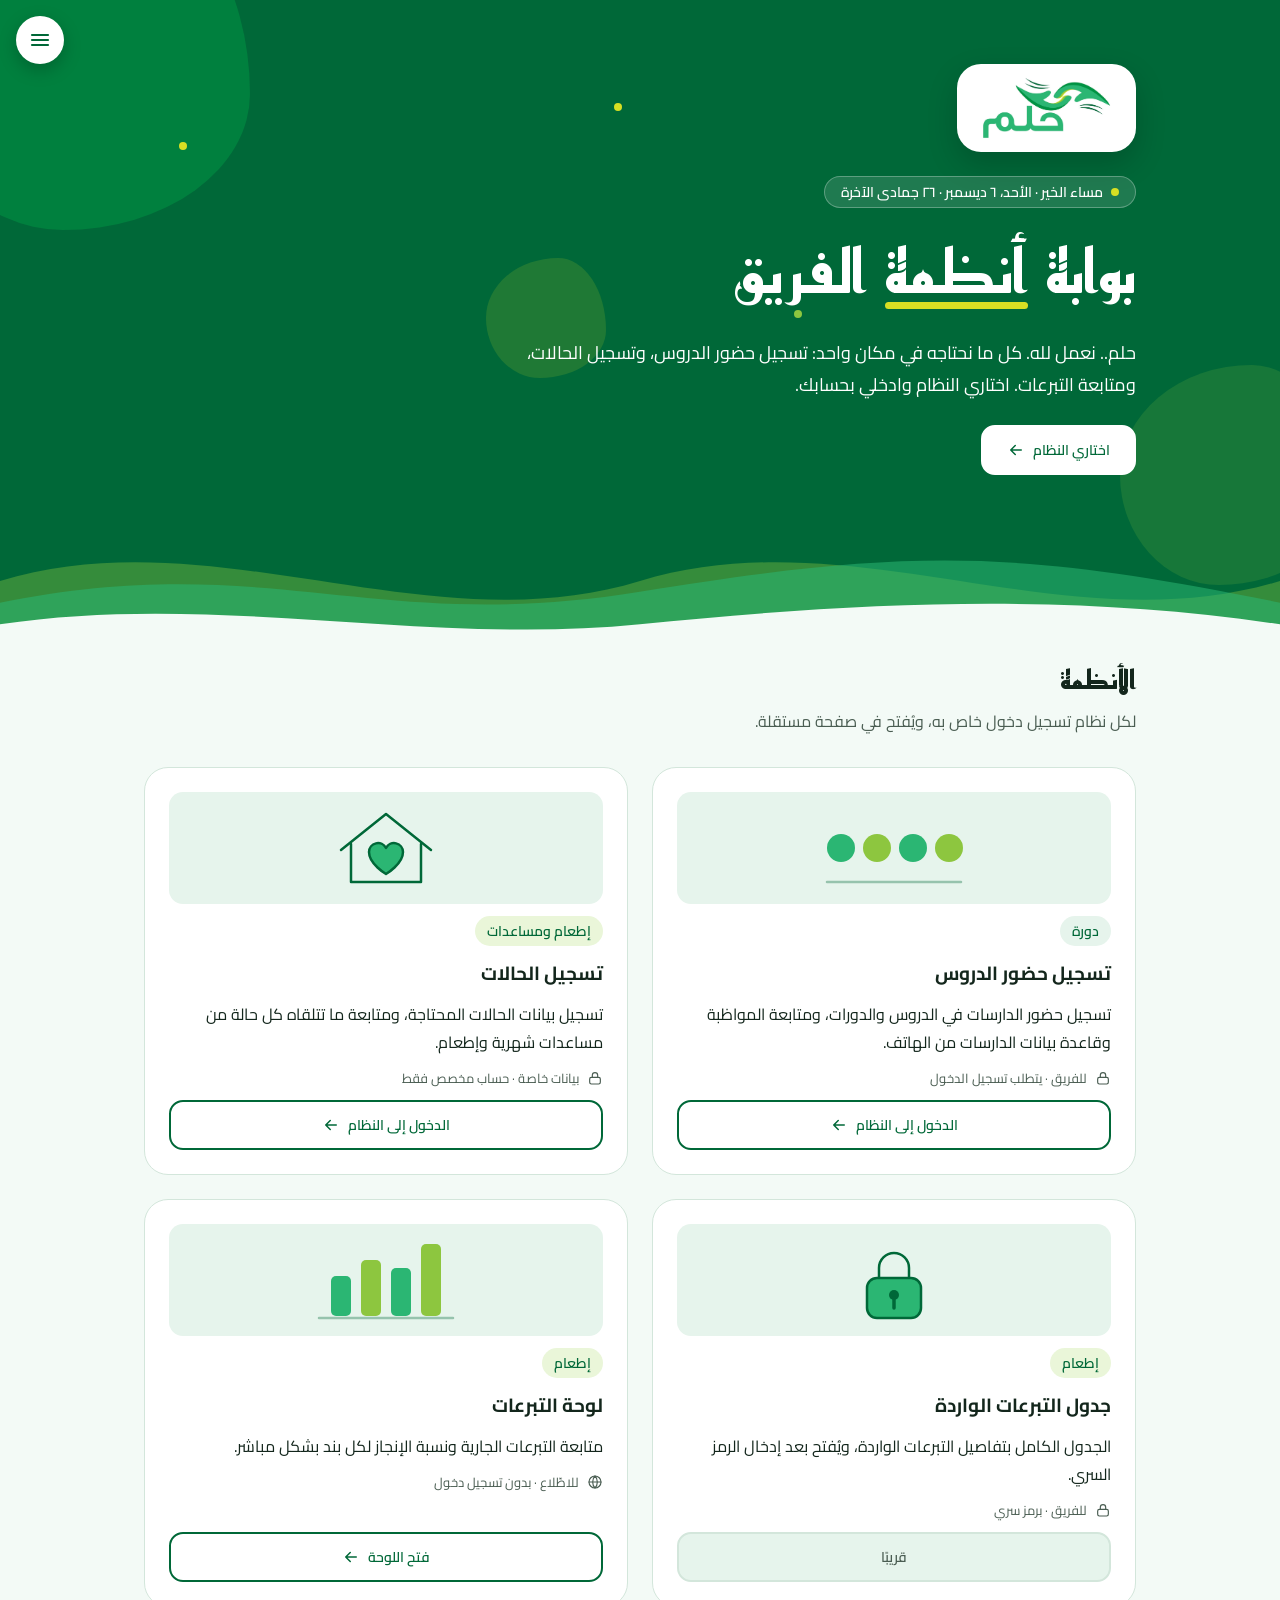
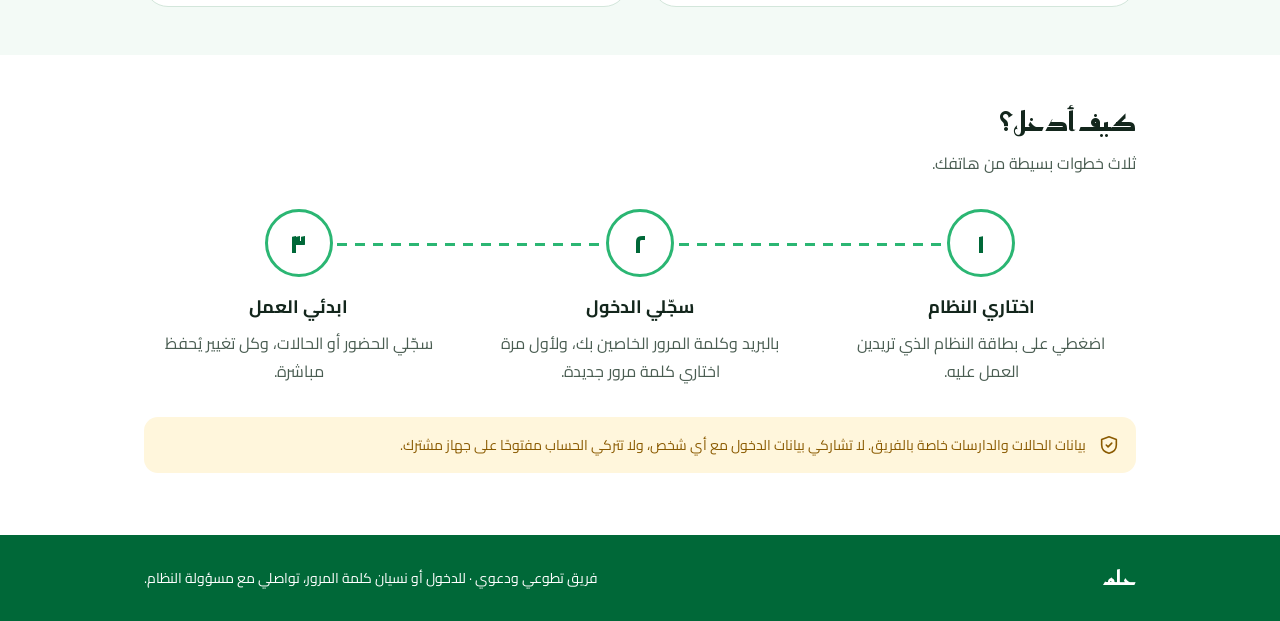
==== commit 101b2858: "Phase 3: landing page wiring, PWA, PIN lock tool, README - landing: attendance/ and cases/ cards + m" ====
--- a/index.html
+++ b/index.html
@@ -8,8 +8,8 @@
 <meta name="robots" content="noindex, nofollow">
 <meta name="theme-color" content="#006838">
 <link rel="manifest" href="manifest.webmanifest">
-<link rel="icon" type="image/png" sizes="192x192" href="icon-192.png">
-<link rel="apple-touch-icon" href="apple-touch-icon.png">
+<link rel="icon" type="image/png" sizes="192x192" href="icons/icon-192.png">
+<link rel="apple-touch-icon" href="icons/apple-touch-icon.png">
 <meta name="mobile-web-app-capable" content="yes">
 <meta name="apple-mobile-web-app-capable" content="yes">
 <meta name="apple-mobile-web-app-title" content="حلم">
@@ -232,7 +232,7 @@
   <span class="spark-dot sd1"></span><span class="spark-dot sd2"></span><span class="spark-dot sd3"></span>
 
   <div class="wrap">
-    <div class="logo-panel-wrap"><div class="logo-panel"><img src="[data-uri]" alt="حلم" width="137" height="64"></div></div>
+    <div class="logo-panel-wrap"><div class="logo-panel"><img src="shared/logo.png" alt="حلم" width="137" height="64"></div></div>
     <span class="chip"><i></i><span id="greet">أهلًا بك</span></span>
     <h1><span class="w">بوابة</span><span class="w spark">أنظمة</span><span class="w">الفريق</span></h1>
     <p class="lead">حلم.. نعمل لله. كل ما نحتاجه في مكان واحد: تسجيل حضور الدروس، وتسجيل الحالات، ومتابعة التبرعات. اختاري النظام وادخلي بحسابك.</p>
@@ -379,13 +379,13 @@
 </footer>
 
 <script>
-/* ضعي روابط الأنظمة هنا بعد نشرها. أي رابط فارغ يظهر زره "قريبًا". */
+/* روابط الأنظمة. "attendance/" و"cases/" داخل نفس الموقع، فتعمل على أي رابط GitHub Pages. أي رابط فارغ يظهر زره "قريبًا". */
 var LINKS = {
-  attendance: "",   /* رابط نظام تسجيل حضور الدروس */
-  cases: "",        /* رابط نظام تسجيل الحالات */
+  attendance: "attendance/",   /* نظام الحضور والدورات (له صفحة دخول خاصة) */
+  cases: "cases/",             /* سجل الحالات (له صفحة دخول خاصة) */
   dashboard: "https://nourhan-badawy94.github.io/Helm-donations-dashboards/"
 };
-/* رابط جدول التبرعات الواردة: لا يُكتب هنا صريحًا. ولّديه بواسطة make-lock.html والصقي الناتج بين العلامتين '' */
+/* رابط جدول التبرعات الواردة: لا يُكتب هنا صريحًا أبدًا. افتحي tools/make-lock.html على جهازك، ولّدي النص المشفّر، والصقيه بين العلامتين '' */
 var DONATIONS_LOCK = '';
 
 document.querySelectorAll("a[data-system]").forEach(function(a){
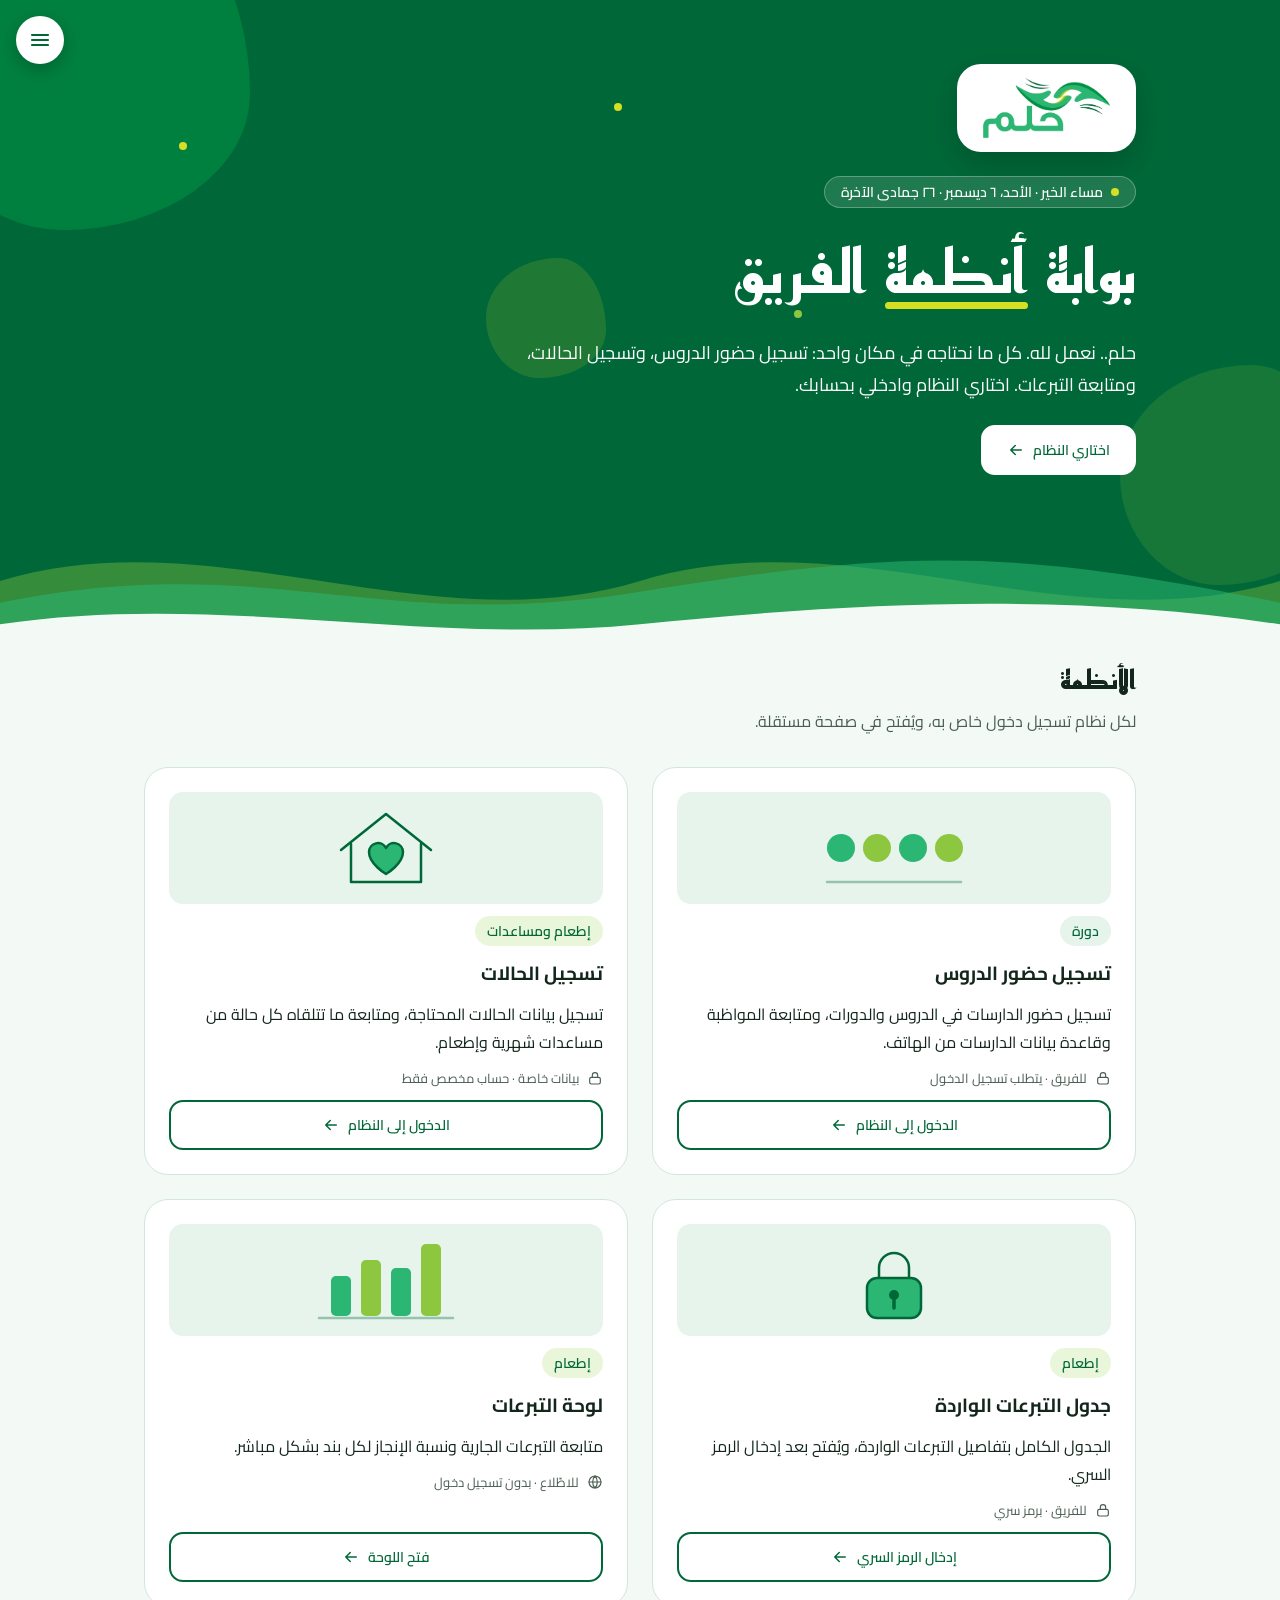
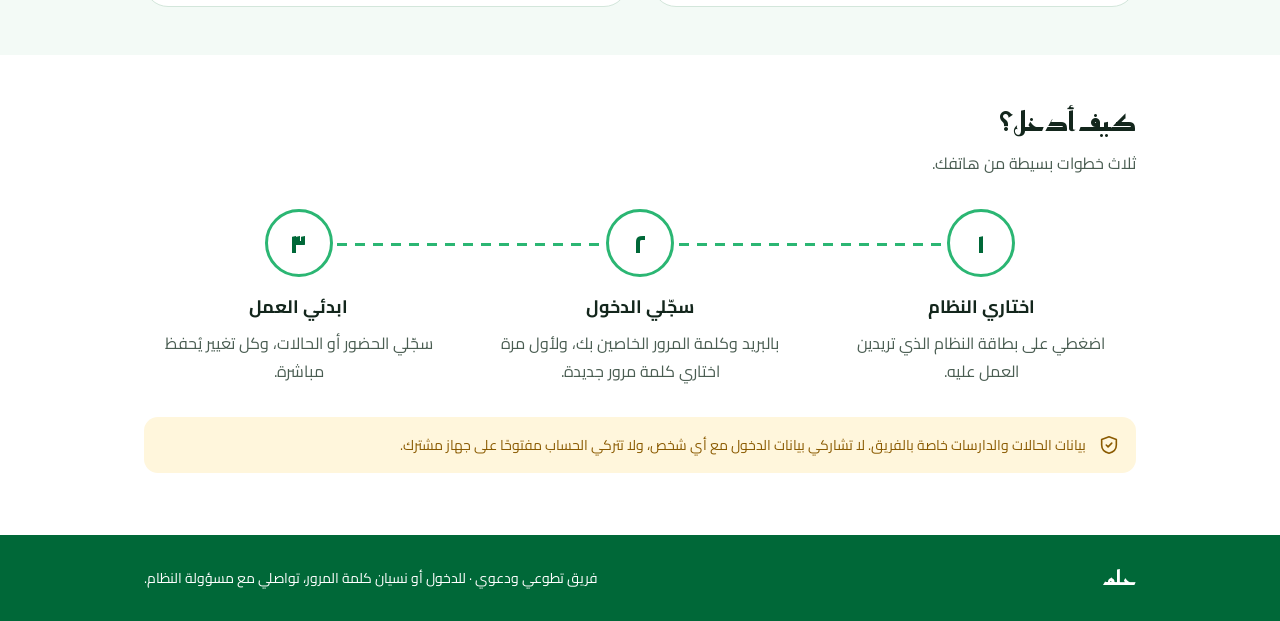
==== commit 6e06471d: "Add donations PIN lock and back-to-portal buttons - index.html: encrypted DONATIONS_LOCK (link never" ====
--- a/index.html
+++ b/index.html
@@ -386,7 +386,7 @@
   dashboard: "https://nourhan-badawy94.github.io/Helm-donations-dashboards/"
 };
 /* رابط جدول التبرعات الواردة: لا يُكتب هنا صريحًا أبدًا. افتحي tools/make-lock.html على جهازك، ولّدي النص المشفّر، والصقيه بين العلامتين '' */
-var DONATIONS_LOCK = '';
+var DONATIONS_LOCK = '{"s":"r7HPxbNCGp9KsJEXEsU3Jw==","i":250000,"v":"9IRlnCHenaVxzfH4","c":"jBLvMsaDtqnD/6/026kQ2pxaL0mIZ52i6WCmTqGZoOqiTIuJovmmfinQjaEarS6liBM6bzoGZa9NxUYISrHvIbX0kJK+9NHdZdwEnng9CPwtzzezG86kI5uWLmZyKYOddjGQ9i1QLleMbQikJu1BMQ8t8Dw="}';
 
 document.querySelectorAll("a[data-system]").forEach(function(a){
   if(a.getAttribute("data-system")==="donations") return;
